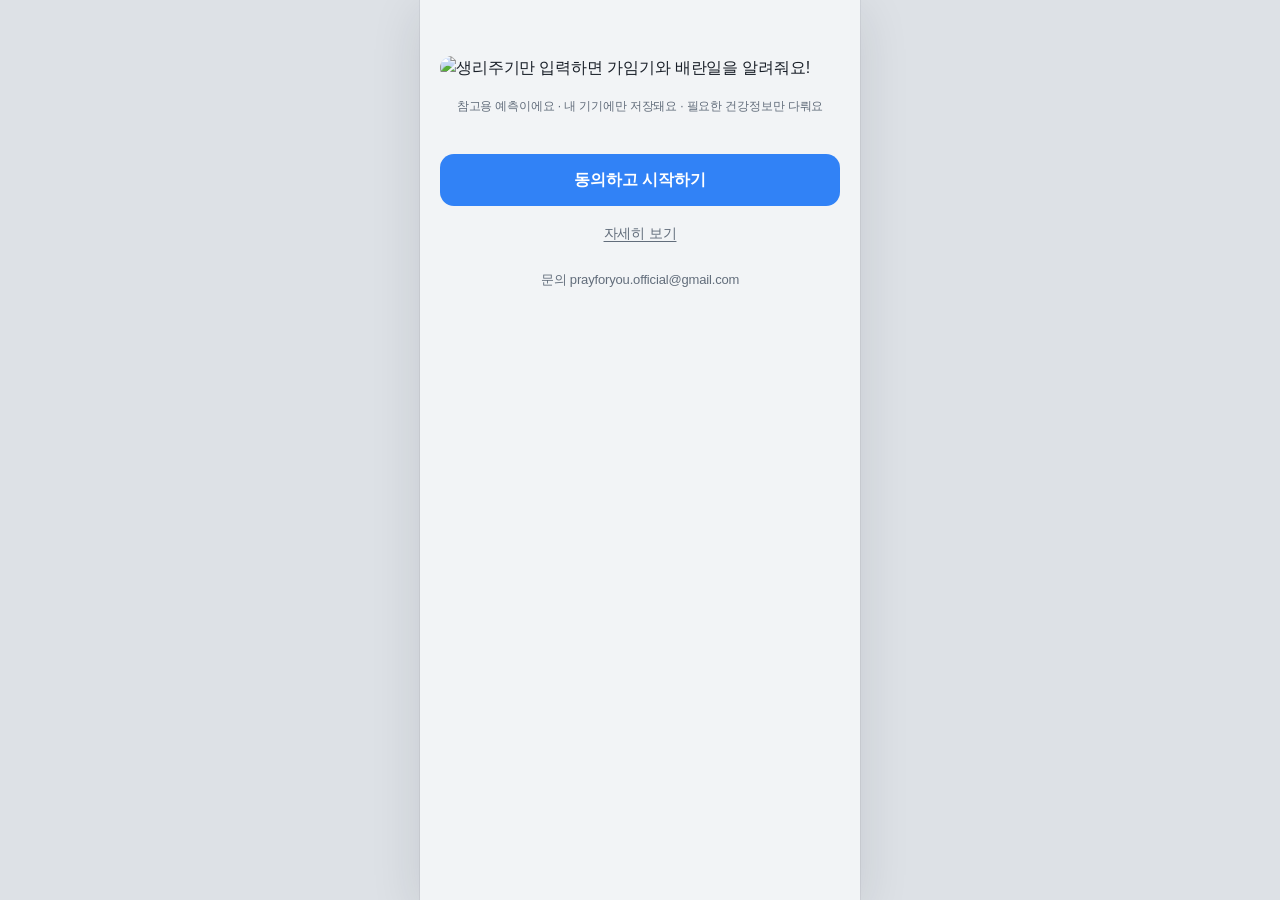
==== index.html @ 340dbacd "Update index.html" ====
<!doctype html>
<html lang="ko">
<head>
<meta charset="utf-8">
<meta name="viewport" content="width=device-width, initial-scale=1, viewport-fit=cover">
<meta http-equiv="Content-Security-Policy" content="default-src 'self' 'unsafe-inline' https://www.googletagmanager.com https://pagead2.googlesyndication.com https://googleads.g.doubleclick.net https://www.google-analytics.com https://tpc.googlesyndication.com; connect-src 'self' https://*.google-analytics.com https://*.analytics.google.com https://*.googletagmanager.com https://pagead2.googlesyndication.com https://googleads.g.doubleclick.net; img-src 'self' data: https:; style-src 'self' 'unsafe-inline';">
<meta name="referrer" content="no-referrer">
<meta name="color-scheme" content="light">
  <!-- URL 공유 썸네일(Open Graph) 설정 -->
<meta property="og:title" content="우리 아기 만나기 캘린더">
<meta property="og:description" content="가임기 측정은 기본! 남편에게 쉽게 공유해보세요">
<meta property="og:image" content="https://babyangel-pi.vercel.app/thumbnail.png">
<meta property="og:type" content="website">
<meta property="og:url" content="https://babyangel-pi.vercel.app">
<title>우리 아기 만나기 캘린더</title>
<!-- Google tag (gtag.js) -->
<script async src="https://www.googletagmanager.com/gtag/js?id=G-1WP62Y5F7M"></script>
<script>
  window.dataLayer = window.dataLayer || [];
  function gtag(){dataLayer.push(arguments);}
  gtag('js', new Date());
  /* page_location에서 해시(#s=...: 남편 공유 링크 데이터)를 제외해 건강정보가 GA로 전송되지 않게 함 */
  gtag('config', 'G-1WP62Y5F7M', { page_location: location.origin + location.pathname });
</script>
<!-- 구글 애드센스 코드 -->
<script async src="https://pagead2.googlesyndication.com/pagead/js/adsbygoogle.js?client=ca-pub-9419624407917113"
     crossorigin="anonymous"></script>
<link rel="stylesheet" href="./style.css">
</head>
<body>
<div id="app" class="app"></div>
<div id="toast" class="toast" popover="manual" role="status" aria-live="polite"></div>
<noscript><p style="padding:24px">이 서비스를 사용하려면 JavaScript가 필요해요.</p></noscript>
<script src="./app.js"></script>
</body>
</html>
---- style.css ----
:root {
  --ink: #191F28;
  --sub: #4E5968;
  --faint: #626D7B;
  --line: #E5E8EB;
  --bg: #F2F4F6;
  --card: #FFFFFF;
  --primary: #3182F6;
  --primary-d: #1B64DA;
  --primary-bg: #E8F3FF;
  --lv4: #D63B6D;
  --lv3: #F5A3BB;
  --lv2: #FBD5E0;
  --lv1-line: #E98BA8;
  --early-rec: #D9D2FB;
  --early-low: #F1EEFE;
  --early-line: #A898F0;
  --early-ink: #4B2FC0;
  --danger: #D22030;
  --danger-bg: #FFEBEE;
  --bleed: #FFE3CC;
  --bleed-line: #EE9A4F;
  --ok: #0B8F5B;
  --font: "Pretendard Variable", Pretendard, -apple-system, BlinkMacSystemFont, "Apple SD Gothic Neo", "Noto Sans KR", "Noto Sans CJK KR", "Malgun Gothic", "Segoe UI", sans-serif;
}

* { box-sizing: border-box; }
html { -webkit-text-size-adjust: 100%; }
body {
  margin: 0; background: #DDE1E6; color: var(--ink); font-family: var(--font);
  font-size: 16px; line-height: 1.5; letter-spacing: -0.01em; word-break: keep-all; overflow-wrap: break-word;
}
button, input { font: inherit; color: inherit; letter-spacing: inherit; }
button { cursor: pointer; }
h1, h2, h3, p { margin: 0; }

.app {
  max-width: 440px; margin: 0 auto; min-height: 100vh; background: var(--bg);
  position: relative; padding-bottom: env(safe-area-inset-bottom);
}
@media (min-width: 520px) { .app { box-shadow: 0 0 0 1px rgba(25,31,40,.06), 0 12px 48px rgba(25,31,40,.12); } }

:focus-visible { outline: 3px solid var(--ink); outline-offset: 2px; border-radius: 8px; }
.sr-only { position: absolute; width: 1px; height: 1px; overflow: hidden; clip: rect(0 0 0 0); white-space: nowrap; }

/* ---------- 공통 레이아웃 ---------- */
.screen { padding: 0 20px 56px; }
.top { height: 56px; display: flex; align-items: center; justify-content: space-between; margin: 0 -8px; padding: 0 8px; }
.top h1 { font-size: 17px; font-weight: 700; }
.icon-btn { width: 44px; height: 44px; border: 0; background: transparent; border-radius: 12px; display: grid; place-items: center; color: var(--ink); }
button.icon-btn:hover { background: rgba(25,31,40,.06); }
button.icon-btn[disabled] { opacity: .28; cursor: not-allowed; }
button.icon-btn[disabled]:hover { background: transparent; }
.spacer { width: 44px; height: 44px; flex: none; }
.icon-btn svg, .ico { width: 22px; height: 22px; fill: none; stroke: currentColor; stroke-width: 2; stroke-linecap: round; stroke-linejoin: round; }
.title { font-size: 24px; line-height: 1.35; font-weight: 700; margin: 8px 0 8px; letter-spacing: -0.02em; }
.lead { color: var(--sub); font-size: 15px; margin-bottom: 20px; }
.lead-lines { white-space: pre-line; line-height: 1.6; }
/* 안내 첫 화면 */
.hero-card { background: var(--primary-bg); border-radius: 24px; padding: 32px 24px 28px; margin-bottom: 16px; text-align: center; }
.hero-emoji { font-size: 48px; line-height: 1; margin-bottom: 10px; }
.hero-title { font-size: 22px; font-weight: 800; color: var(--ink); margin-bottom: 16px; }
.hero-line { font-size: 16px; color: var(--ink); line-height: 1.55; margin: 0 0 6px; }
.hero-main { font-size: 18px; font-weight: 700; color: var(--primary-d); margin-bottom: 10px; }
.consent-note { font-size: 12px; color: var(--faint); text-align: center; line-height: 1.8; margin-bottom: 20px; }
.card { background: var(--card); border-radius: 20px; padding: 20px; }
.card > * + * { margin-top: 10px; }
.stack > * + * { margin-top: 12px; }
.muted { color: var(--faint); font-size: 13px; }

/* ---------- 버튼 ---------- */
.btn {
  width: 100%; min-height: 52px; border: 0; border-radius: 14px; background: var(--primary); color: #fff;
  font-weight: 600; font-size: 16px; padding: 0 20px;
  display: inline-flex; align-items: center; justify-content: center; gap: 6px; white-space: nowrap;
}
.btn:hover { background: var(--primary-d); }
.btn.secondary { background: var(--primary-bg); color: var(--primary-d); }
.btn.secondary:hover { background: #D6E9FF; }
.btn.ghost { background: transparent; color: var(--sub); }
.btn.ghost:hover { background: rgba(25,31,40,.06); }
.btn.danger { background: var(--danger-bg); color: var(--danger); }
.btn.danger:hover { background: #FFD9DE; }
.btn[disabled] { background: var(--line); color: #8B95A1; cursor: not-allowed; }
.btn.small { min-height: 40px; width: auto; font-size: 14px; padding: 0 14px; border-radius: 10px; }
.footer-actions { position: sticky; bottom: 0; padding: 12px 0 calc(16px + env(safe-area-inset-bottom)); background: linear-gradient(to top, var(--bg) 70%, rgba(242,244,246,0)); display: grid; gap: 8px; margin-top: 24px; }
.link-btn { border: 0; background: none; color: var(--faint); text-decoration: underline; text-underline-offset: 3px; font-size: 14px; padding: 8px 4px; min-height: 40px; }

/* ---------- 안내 ---------- */
.info-row { display: flex; gap: 14px; padding: 14px 0; }
.info-row + .info-row { border-top: 1px solid var(--line); }
.info-row .badge { flex: none; width: 36px; height: 36px; border-radius: 12px; background: var(--primary-bg); color: var(--primary-d); display: grid; place-items: center; font-weight: 700; }
.info-row h3 { font-size: 16px; font-weight: 600; }
.info-row p { font-size: 14px; color: var(--sub); margin-top: 2px; }

/* ---------- 입력 ---------- */
.field { display: block; margin-bottom: 16px; }
.field > .label { display: block; font-size: 13px; color: var(--faint); margin-bottom: 6px; font-weight: 500; }
.field input[type="date"], .field input[type="text"], .text-input {
  width: 100%; height: 52px; border: 2px solid transparent; background: var(--card); border-radius: 14px; padding: 0 16px; font-size: 17px; font-weight: 500;
}
.field input:focus, .text-input:focus { outline: none; border-color: var(--primary); }
.period-group { margin-bottom: 4px; }
.group-label { font-size: 14px; font-weight: 700; margin: 4px 0 8px; }
.field-pair { display: grid; grid-template-columns: 1fr 1fr; gap: 10px; }
.field-pair .field { margin-bottom: 12px; }
.field-pair input[type="date"] { font-size: 15px; padding: 0 10px; }
.field-error { color: var(--danger); font-size: 14px; margin: -4px 0 12px; }
.field-warn { color: #8A5A00; background: #FFF6E0; border-radius: 12px; padding: 10px 12px; font-size: 14px; margin-bottom: 12px; }
.field-ok { color: var(--primary-d); font-size: 14px; margin: -4px 0 12px; font-weight: 500; }

/* ---------- 스위치 / 리스트 ---------- */
.list { background: var(--card); border-radius: 20px; padding: 4px 20px; }
.list-title { font-size: 13px; color: var(--faint); font-weight: 600; margin: 20px 4px 8px; }
.row { display: flex; align-items: center; gap: 12px; min-height: 60px; padding: 10px 0; }

.grow { flex: 1; min-width: 0; }
.row .name { font-size: 16px; font-weight: 500; overflow-wrap: anywhere; }
.row .desc { font-size: 13px; color: var(--faint); }
.row.is-off .name { color: var(--faint); }
.switch { flex: none; width: 51px; height: 31px; border-radius: 999px; border: 0; background: #D1D6DB; position: relative; transition: background .15s; padding: 0; }
.switch::after { content: ""; position: absolute; top: 2px; left: 2px; width: 27px; height: 27px; border-radius: 50%; background: #fff; box-shadow: 0 1px 3px rgba(0,0,0,.25); transition: transform .15s; }
.switch[aria-checked="true"] { background: var(--primary); }
.switch[disabled] { opacity: .4; cursor: not-allowed; }
.switch[aria-checked="true"]::after { transform: translateX(20px); }
.row-btn { width: 100%; text-align: left; background: none; border: 0; padding: 0; display: flex; align-items: center; gap: 12px; min-height: 60px; }
.row-btn .ico { color: var(--faint); flex: none; }
.list > .row-btn + .row-btn, .list > .row + .row, .list > .row-btn + .row, .list > .row + .row-btn { border-top: 1px solid var(--line); }
.mini-btns { display: flex; gap: 2px; }
.rank { flex: none; width: 28px; height: 28px; border-radius: 50%; background: var(--primary-bg); color: var(--primary-d); font-size: 14px; font-weight: 700; display: grid; place-items: center; }
.mini-btns .icon-btn { width: 36px; height: 36px; }
.add-row { display: flex; gap: 8px; margin-top: 12px; }
.add-row .text-input { height: 48px; font-size: 16px; }
.add-row .btn { width: auto; min-height: 48px; flex: none; padding: 0 16px; }

/* ---------- 홈 / 캘린더 ---------- */
.banner { border-radius: 14px; padding: 12px 14px; font-size: 14px; margin-bottom: 12px; display: flex; gap: 10px; align-items: center; justify-content: space-between; }
.banner.warn { background: #FFF6E0; color: #6F4700; }
.banner.preg { background: var(--early-low); color: var(--early-ink); }
.banner.err { background: var(--danger-bg); color: var(--danger); }
.banner button { flex: none; border: 0; background: rgba(255,255,255,.7); border-radius: 8px; padding: 6px 10px; font-size: 13px; font-weight: 600; color: inherit; min-height: 32px; }

.cal-card { background: var(--card); border-radius: 20px; padding: 14px 10px 12px; }
.cal-head { display: flex; align-items: center; justify-content: space-between; padding: 0 2px 6px; }
.cal-head .month { font-size: 17px; font-weight: 700; display: flex; align-items: center; gap: 8px; }
.today-btn { border: 0; background: var(--primary-bg); color: var(--primary-d); border-radius: 999px; padding: 4px 10px; font-size: 12px; font-weight: 600; min-height: 26px; }
.weekdays, .cal { display: grid; grid-template-columns: repeat(7, 1fr); }
.weekdays { margin: 2px 0 4px; }
.weekdays span { text-align: center; font-size: 12px; color: var(--faint); font-weight: 500; padding: 4px 0; }
.weekdays span:first-child { color: #C23A47; }
.cal { gap: 3px 3px; }
.cell-empty { height: 56px; }
.cell {
  position: relative; height: 56px; border-radius: 12px; border: 2px solid transparent; background: transparent; padding: 0;
  display: flex; justify-content: center; align-items: flex-start; font-size: 15px; font-weight: 500; color: var(--ink);
}
.cell .num { margin-top: 7px; min-width: 26px; height: 26px; display: inline-grid; place-items: center; border-radius: 999px; line-height: 1; }
.cell.is-today .num { background: var(--primary); color: #fff; font-weight: 700; }
.cell .ev { position: absolute; top: 2px; right: 3px; font-size: 10px; line-height: 1; color: var(--sub); font-weight: 700; }
.cell .dot { position: absolute; top: 5px; left: 5px; width: 6px; height: 6px; border-radius: 50%; background: var(--ink); }
.cell .heart { position: absolute; top: 2px; left: 4px; font-size: 11px; line-height: 1; color: var(--lv4); }
.cell .dot.second { left: 18px; top: 4px; }
.cell.lv-4 .heart { color: #fff; }
.cell .bar { 
  position: absolute !important; 
  left: 9px !important; 
  right: 9px !important; 
  bottom: 6px !important; 
  height: 4px !important; 
  min-height: 4px !important; 
  max-height: 4px !important; 
  border-radius: 4px !important; 
  background: rgba(25,31,40,.12) !important; 
  overflow: hidden !important; 
}
.cell .bar i { 
  display: block !important; 
  position: absolute !important;
  top: 0 !important;
  left: 0 !important;
  height: 4px !important; 
  min-height: 4px !important;
  max-height: 4px !important;
  width: calc(var(--p, 0) * 100%) !important; 
  background: var(--primary) !important; 
  border-radius: 4px !important; 
}
.cell.is-selected { box-shadow: inset 0 0 0 2px var(--primary); }
.cell.bleed { background: var(--bleed); }
.cell.bleed-pred { background: #fff; border: 2px dashed var(--bleed-line); }
.cell.lv-4 { background: var(--lv4); font-weight: 700; }
.cell.lv-3 { background: var(--lv3); font-weight: 600; }
.cell.lv-2 { background: var(--lv2); }
.cell.lv-1 { background: transparent; border: 2px solid transparent; }
.cell.early-rec { background: var(--early-rec); }
.cell.early-low { background: var(--early-low); border: 2px dashed var(--early-line); }
.cell.early-rec .ev, .cell.early-low .ev { color: var(--early-ink); }
.cell.uncertain { background: repeating-linear-gradient(135deg, #fff 0 4px, #FCE9EF 4px 8px); }
.cell[aria-disabled="true"] { opacity: .5; }

.legend { display: flex; flex-wrap: wrap; gap: 6px 12px; padding: 10px 6px 2px; font-size: 12px; color: var(--sub); }
.legend span { display: inline-flex; align-items: center; gap: 5px; }
.sw { width: 14px; height: 14px; border-radius: 4px; display: inline-block; flex: none; }
.sw.lv4 { background: var(--lv4); } .sw.lv3 { background: var(--lv3); } .sw.lv2 { background: var(--lv2); }
.sw.lv1 { background: #fff; border: 2px dashed var(--lv1-line); }
.sw.bd { background: var(--bleed); border: 2px solid var(--bleed-line); }
.sw.er { background: var(--early-rec); } .sw.el { background: var(--early-low); border: 2px dashed var(--early-line); }
.disclaimer { font-size: 12px; color: var(--faint); padding: 8px 6px 0; }

/* ---------- 선택일 패널 ---------- */
.panel { background: var(--card); border-radius: 20px; padding: 20px; margin-top: 12px; }
.panel-head { display: flex; align-items: flex-start; justify-content: space-between; gap: 8px; }
.panel-head h2 { font-size: 18px; font-weight: 700; display: flex; align-items: center; gap: 8px; flex-wrap: wrap; }
.tag { font-size: 12px; font-weight: 600; padding: 2px 8px; border-radius: 999px; background: var(--primary-bg); color: var(--primary-d); }
.status { font-size: 14px; color: var(--sub); margin-top: 2px; }
.guide { border-radius: 14px; padding: 14px 14px 14px 16px; margin-top: 14px; background: #F7F8FA; position: relative; }
.guide h3 { font-size: 15px; font-weight: 700; padding-right: 28px; }
.guide p { font-size: 14px; color: var(--sub); margin-top: 2px; }
.guide.tone-peak { background: #FFF0F4; }
.guide.tone-notice { background: var(--early-low); }
.guide.tone-care { background: #FFF6E0; }
.guide .x { position: absolute; top: 4px; right: 4px; width: 36px; height: 36px; }
.sec-title { display: flex; align-items: baseline; justify-content: space-between; margin: 20px 0 6px; }
.sec-title h3 { font-size: 15px; font-weight: 700; }
.sec-title .count { font-size: 14px; color: var(--primary-d); font-weight: 600; }
.sec-title .link-btn { padding: 0; min-height: 28px; }

.chk { width: 100%; display: flex; align-items: center; gap: 12px; min-height: 52px; padding: 6px 4px; border: 0; background: none; text-align: left; border-radius: 12px; }
.chk:hover { background: #F7F8FA; }
.chk .box { flex: none; width: 26px; height: 26px; border-radius: 50%; border: 2px solid #C5CBD2; display: grid; place-items: center; color: transparent; transition: background .12s, border-color .12s; }
.chk .box svg { width: 16px; height: 16px; stroke-width: 3; }
.chk[aria-checked="true"] .box { background: var(--primary); border-color: var(--primary); color: #fff; }
.chk .lbl { font-size: 16px; font-weight: 500; overflow-wrap: anywhere; }
.chk[aria-checked="true"] .lbl { color: var(--faint); }
.chk[aria-disabled="true"] { opacity: .5; cursor: not-allowed; }
.empty { background: #F7F8FA; border-radius: 14px; padding: 16px; text-align: center; }
.empty p { font-size: 14px; color: var(--sub); margin-bottom: 10px; }

.chips { display: flex; flex-wrap: wrap; gap: 8px; margin-top: 4px; }
.chip { min-height: 40px; padding: 0 14px; border-radius: 999px; border: 1.5px solid var(--line); background: #fff; font-size: 14px; font-weight: 600; color: var(--sub); }
.chip[aria-pressed="true"] { background: var(--primary-bg); border-color: var(--primary); color: var(--primary-d); }
.chip[disabled] { opacity: .5; cursor: not-allowed; }
.rec-label { font-size: 13px; color: var(--faint); margin: 14px 0 6px; font-weight: 500; }
.seg { display: grid; grid-template-columns: repeat(3, 1fr); gap: 4px; background: #F2F4F6; border-radius: 12px; padding: 4px; }
.seg button { min-height: 40px; border: 0; background: transparent; border-radius: 9px; font-size: 14px; font-weight: 600; color: var(--sub); }
.seg button[aria-checked="true"] { background: #fff; color: var(--ink); box-shadow: 0 1px 3px rgba(0,0,0,.15); }
.seg button[disabled] { opacity: .5; cursor: not-allowed; }
.note { font-size: 13px; color: var(--faint); margin-top: 8px; }

/* ---------- 가임기 곡선 ---------- */
.curve-wrap { margin-top: 18px; }
.curve-wrap .cap { font-size: 13px; color: var(--faint); font-weight: 500; margin-bottom: 8px; }
.curve { display: grid; grid-template-columns: repeat(7, 1fr); gap: 6px; align-items: end; height: 92px; }
.curve button { border: 0; background: none; padding: 0; height: 100%; display: flex; flex-direction: column; justify-content: flex-end; align-items: center; gap: 4px; border-radius: 10px; }
.curve .col { width: 100%; border-radius: 6px 6px 3px 3px; }
.curve .h4 { height: 100%; background: var(--lv4); }
.curve .h3 { height: 66%; background: var(--lv3); }
.curve .h2 { height: 44%; background: var(--lv2); }
.curve .h1 { height: 22%; background: #fff; border: 2px dashed var(--lv1-line); }
.curve .d { font-size: 11px; color: var(--sub); line-height: 1; padding-bottom: 2px; letter-spacing: -0.04em; white-space: nowrap; }
.curve button.on .d { color: var(--primary-d); font-weight: 700; }
.curve button.on { box-shadow: none; }
.curve .o { font-size: 10px; line-height: 1; color: var(--ink); font-weight: 700; height: 10px; }

/* ---------- 다이얼로그 / 시트 ---------- */
dialog { border: 0; padding: 0; color: var(--ink); font-family: var(--font); }
dialog::backdrop { background: rgba(25,31,40,.55); }
dialog.modal { width: min(360px, calc(100vw - 40px)); border-radius: 20px; background: #fff; max-height: 86vh; overflow: auto; }
.modal-in { padding: 24px 20px 16px; }
dialog.modal h2 { font-size: 19px; font-weight: 700; margin-bottom: 8px; }
dialog.modal .body { font-size: 15px; color: var(--sub); }
dialog.modal .body p + p { margin-top: 8px; }
dialog.modal .actions { display: grid; gap: 8px; margin-top: 20px; }
dialog.modal .actions.two { grid-template-columns: 1fr 1fr; }
dialog.modal .actions.two .btn { min-height: 46px; font-size: 14px; padding: 0 8px; }
.popup-head { display: flex; align-items: flex-start; gap: 8px; margin-bottom: 6px; }
.popup-head h2 { margin-bottom: 0; }
.popup-head .status { margin: 2px 0 0; }
.popup-count { margin-left: auto; margin-top: 3px; font-size: 15px; font-weight: 700; color: var(--primary-d); }
.popup-head .icon-btn { margin: -8px -10px 0 0; }
.popup-list { margin-top: 4px; max-height: 46vh; overflow: auto; }
dialog.sheet { width: 100%; max-width: 440px; margin: auto auto 0; border-radius: 24px 24px 0 0; background: #fff; max-height: 90vh; overflow: auto; }
.sheet-in { padding: 8px 20px 32px; }
.sheet-grab { width: 40px; height: 4px; background: var(--line); border-radius: 4px; margin: 4px auto 8px; }
.sheet-top { display: flex; justify-content: space-between; align-items: center; }
.sheet h2 { font-size: 20px; font-weight: 700; }
.explain { background: #F7F8FA; border-radius: 14px; padding: 14px; margin-top: 12px; font-size: 14px; color: var(--sub); }
.explain strong { color: var(--ink); }
.policy h3 { font-size: 15px; font-weight: 700; margin-top: 14px; color: var(--ink); }
.policy ul { margin: 6px 0 0; padding-left: 18px; }

.toast { position: fixed; inset: auto; left: 50%; bottom: 28px; margin: 0; border: 0; overflow: visible; width: max-content; transform: translate(-50%, 20px); max-width: min(400px, calc(100vw - 32px)); background: #333D4B; color: #fff; padding: 12px 18px; border-radius: 14px; font-size: 14px; opacity: 0; pointer-events: none; transition: opacity .18s, transform .18s; z-index: 1000; text-align: center; line-height: 1.45; }
.toast.show { opacity: 1; transform: translate(-50%, 0); }
.toast.error { background: var(--danger); }

@media (prefers-reduced-motion: reduce) { * { transition: none !important; animation: none !important; } }

/* 선택일 패널 제목 줄 + 요약 버튼 */
.panel-title-wrap { display: flex; align-items: center; justify-content: space-between; width: 100%; }
.panel-title-wrap h2 { margin: 0; }
.tag-today { margin-left: 6px; }
.panel-short-btn { color: var(--primary-d); font-weight: 700; font-size: 15px; padding: 0; border: none; background: none; cursor: pointer; }
/* 이메일 문의 */
.email-contact { text-align: center; margin-top: 8px; }
/* 첫 화면 이미지 */
.hero-img { width: 100%; height: auto; border-radius: 24px; margin-bottom: 16px; display: block; }

/* 공유(남편) 화면 타이틀 */
.share-head { padding: 20px 0 12px; }
.share-title { font-size: 21px; line-height: 1.45; font-weight: 700; letter-spacing: -0.02em; }
.highlight-name { color: #FF5A5F; font-weight: 700; }      /* 닉네임님 */
.highlight-partner { color: #3182F6; font-weight: 700; }   /* 남편님 */
.title-version { display: inline-block; font-size: 12px; color: #6B7684; font-weight: 400; white-space: nowrap; }

/* 홈 화면 상단 '남편에게 공유하기' 버튼 스타일 */
.share-link-btn {
  font-weight: 600;
  color: var(--primary);
  background: none;
  border: 0;
  cursor: pointer;
  padding: 0 4px;
  font-size: 17px; /* 👈 이 부분을 추가하거나 타이틀과 동일한 크기(예: 20px 등)로 지정해 주세요 */
}
.share-link-btn:hover {
  text-decoration: underline;
}
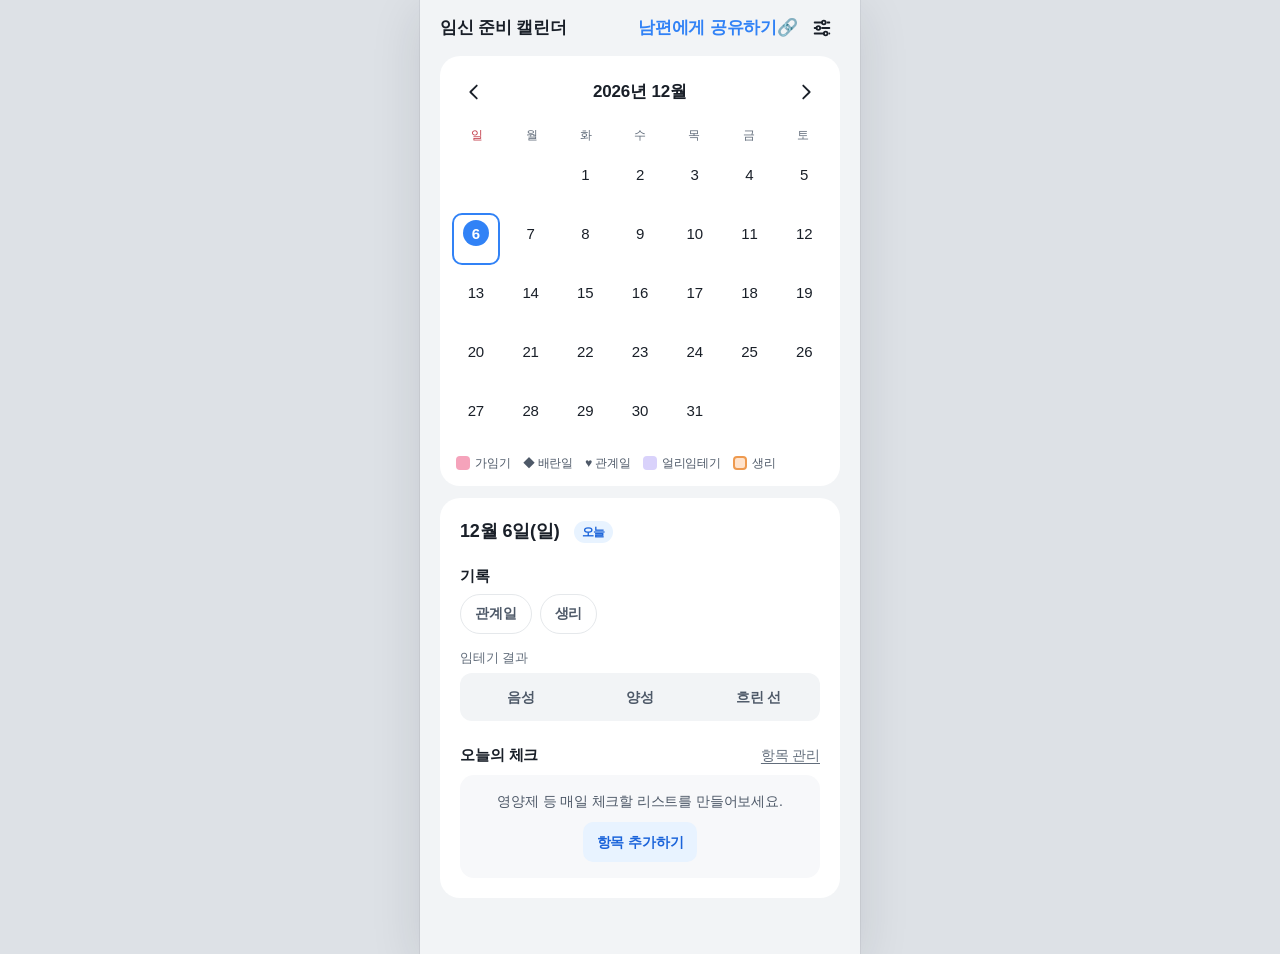
==== commit 989d09dc: "Update index.html" ====
--- a/index.html
+++ b/index.html
@@ -9,7 +9,7 @@
   <!-- URL 공유 썸네일(Open Graph) 설정 -->
 <meta property="og:title" content="우리 아기 만나기 캘린더">
 <meta property="og:description" content="가임기 측정은 기본! 남편에게 쉽게 공유해보세요">
-<meta property="og:image" content="https://babyangel-pi.vercel.app/thumbnail.png">
+<meta property="og:image" content="https://babyangel-pi.vercel.app/thumbnai5.png">
 <meta property="og:type" content="website">
 <meta property="og:url" content="https://babyangel-pi.vercel.app">
 <title>우리 아기 만나기 캘린더</title>
--- a/style.css
+++ b/style.css
@@ -268,7 +268,7 @@
 dialog.modal { width: min(360px, calc(100vw - 40px)); border-radius: 20px; background: #fff; max-height: 86vh; overflow: auto; }
 .modal-in { padding: 24px 20px 16px; }
 dialog.modal h2 { font-size: 19px; font-weight: 700; margin-bottom: 8px; }
-dialog.modal .body { font-size: 15px; color: var(--sub); }
+dialog.modal .body { font-size: 15px; color: var(--sub); line-height: 1.6; }
 dialog.modal .body p + p { margin-top: 8px; }
 dialog.modal .actions { display: grid; gap: 8px; margin-top: 20px; }
 dialog.modal .actions.two { grid-template-columns: 1fr 1fr; }
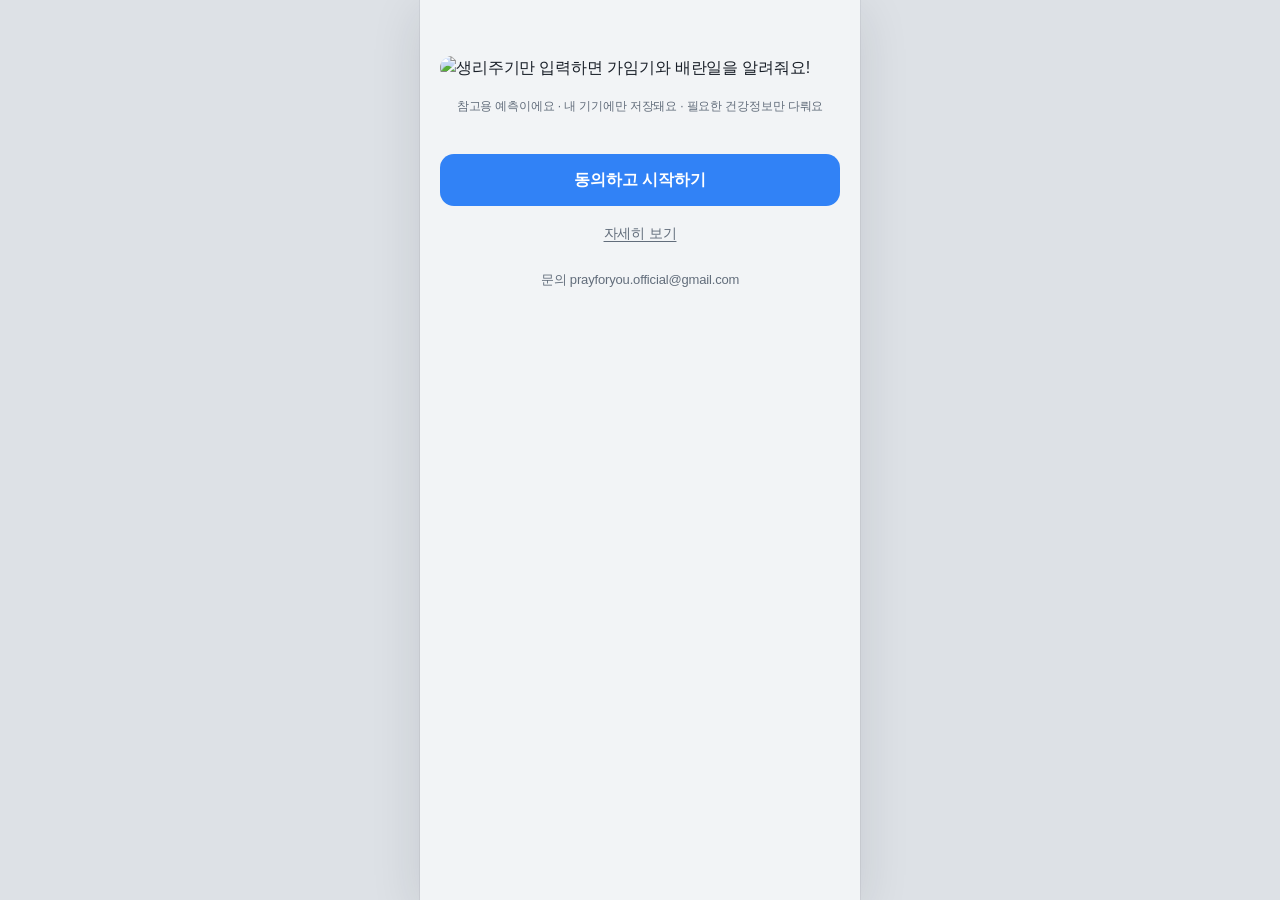
==== commit 216d2006: "Update index.html" ====
--- a/index.html
+++ b/index.html
@@ -9,10 +9,17 @@
   <!-- URL 공유 썸네일(Open Graph) 설정 -->
 <meta property="og:title" content="우리 아기 만나기 캘린더">
 <meta property="og:description" content="가임기 측정은 기본! 남편에게 쉽게 공유해보세요">
-<meta property="og:image" content="https://babyangel-pi.vercel.app/thumbnai5.png">
+<meta property="og:image" content="https://babyangel-pi.vercel.app/ogimage.png">
 <meta property="og:type" content="website">
 <meta property="og:url" content="https://babyangel-pi.vercel.app">
 <title>우리 아기 만나기 캘린더</title>
+<!-- Google Tag Manager -->
+<script>(function(w,d,s,l,i){w[l]=w[l]||[];w[l].push({'gtm.start':
+new Date().getTime(),event:'gtm.js'});var f=d.getElementsByTagName(s)[0],
+j=d.createElement(s),dl=l!='dataLayer'?'&l='+l:'';j.async=true;j.src=
+'https://www.googletagmanager.com/gtm.js?id='+i+dl;f.parentNode.insertBefore(j,f);
+})(window,document,'script','dataLayer','GTM-5N6DHBMK');</script>
+<!-- End Google Tag Manager -->
 <!-- Google tag (gtag.js) -->
 <script async src="https://www.googletagmanager.com/gtag/js?id=G-1WP62Y5F7M"></script>
 <script>
@@ -22,12 +29,17 @@
   /* page_location에서 해시(#s=...: 남편 공유 링크 데이터)를 제외해 건강정보가 GA로 전송되지 않게 함 */
   gtag('config', 'G-1WP62Y5F7M', { page_location: location.origin + location.pathname });
 </script>
+
 <!-- 구글 애드센스 코드 -->
 <script async src="https://pagead2.googlesyndication.com/pagead/js/adsbygoogle.js?client=ca-pub-9419624407917113"
      crossorigin="anonymous"></script>
 <link rel="stylesheet" href="./style.css">
 </head>
 <body>
+<!-- Google Tag Manager (noscript) -->
+<noscript><iframe src="https://www.googletagmanager.com/ns.html?id=GTM-5N6DHBMK"
+height="0" width="0" style="display:none;visibility:hidden"></iframe></noscript>
+<!-- End Google Tag Manager (noscript) -->
 <div id="app" class="app"></div>
 <div id="toast" class="toast" popover="manual" role="status" aria-live="polite"></div>
 <noscript><p style="padding:24px">이 서비스를 사용하려면 JavaScript가 필요해요.</p></noscript>
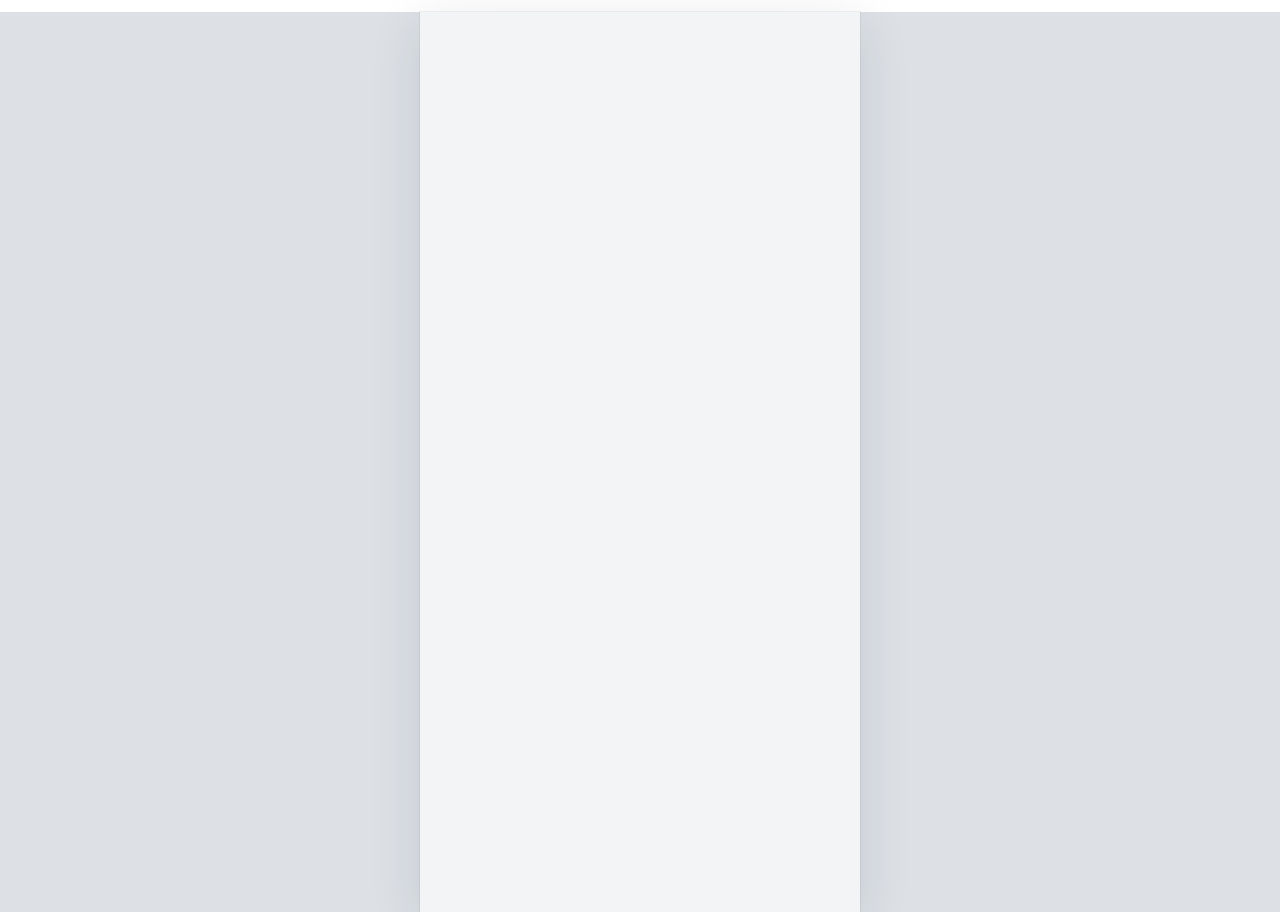
==== commit d9c984fc: "Update index.html" ====
--- a/index.html
+++ b/index.html
@@ -3,7 +3,7 @@
 <head>
 <meta charset="utf-8">
 <meta name="viewport" content="width=device-width, initial-scale=1, viewport-fit=cover">
-<meta http-equiv="Content-Security-Policy" content="default-src 'self' 'unsafe-inline' https://www.googletagmanager.com https://pagead2.googlesyndication.com https://googleads.g.doubleclick.net https://www.google-analytics.com https://tpc.googlesyndication.com; connect-src 'self' https://*.google-analytics.com https://*.analytics.google.com https://*.googletagmanager.com https://pagead2.googlesyndication.com https://googleads.g.doubleclick.net; img-src 'self' data: https:; style-src 'self' 'unsafe-inline';">
+<meta http-equiv="Content-Security-Policy" content="default-src 'self' 'unsafe-inline' https://www.googletagmanager.com https://pagead2.googlesyndication.com https://googleads.g.doubleclick.net https://www.google-analytics.com https://tpc.googlesyndication.com https://ads-partners.coupang.com; connect-src 'self' https://*.google-analytics.com https://*.analytics.google.com https://*.googletagmanager.com https://pagead2.googlesyndication.com https://googleads.g.doubleclick.net https://ads-partners.coupang.com; img-src 'self' data: https:; style-src 'self' 'unsafe-inline';">
 <meta name="referrer" content="no-referrer">
 <meta name="color-scheme" content="light">
   <!-- URL 공유 썸네일(Open Graph) 설정 -->
@@ -40,6 +40,15 @@
 <noscript><iframe src="https://www.googletagmanager.com/ns.html?id=GTM-5N6DHBMK"
 height="0" width="0" style="display:none;visibility:hidden"></iframe></noscript>
 <!-- End Google Tag Manager (noscript) -->
+
+<!-- 👇 모든 페이지 최상단에 고정으로 노출될 쿠팡 파트너스 배너 영역 -->
+<div style="text-align: center; background: #fff; padding: 6px 0; overflow: hidden;">
+  <script src="https://ads-partners.coupang.com/g.js"></script>
+  <script>
+    new PartnersCoupang.G({"id":1043701,"template":"carousel","trackingCode":"AF7832204","subId":"MMHHKK111","width":"680","height":"140","tsource":""});
+  </script>
+</div>
+
 <div id="app" class="app"></div>
 <div id="toast" class="toast" popover="manual" role="status" aria-live="polite"></div>
 <noscript><p style="padding:24px">이 서비스를 사용하려면 JavaScript가 필요해요.</p></noscript>
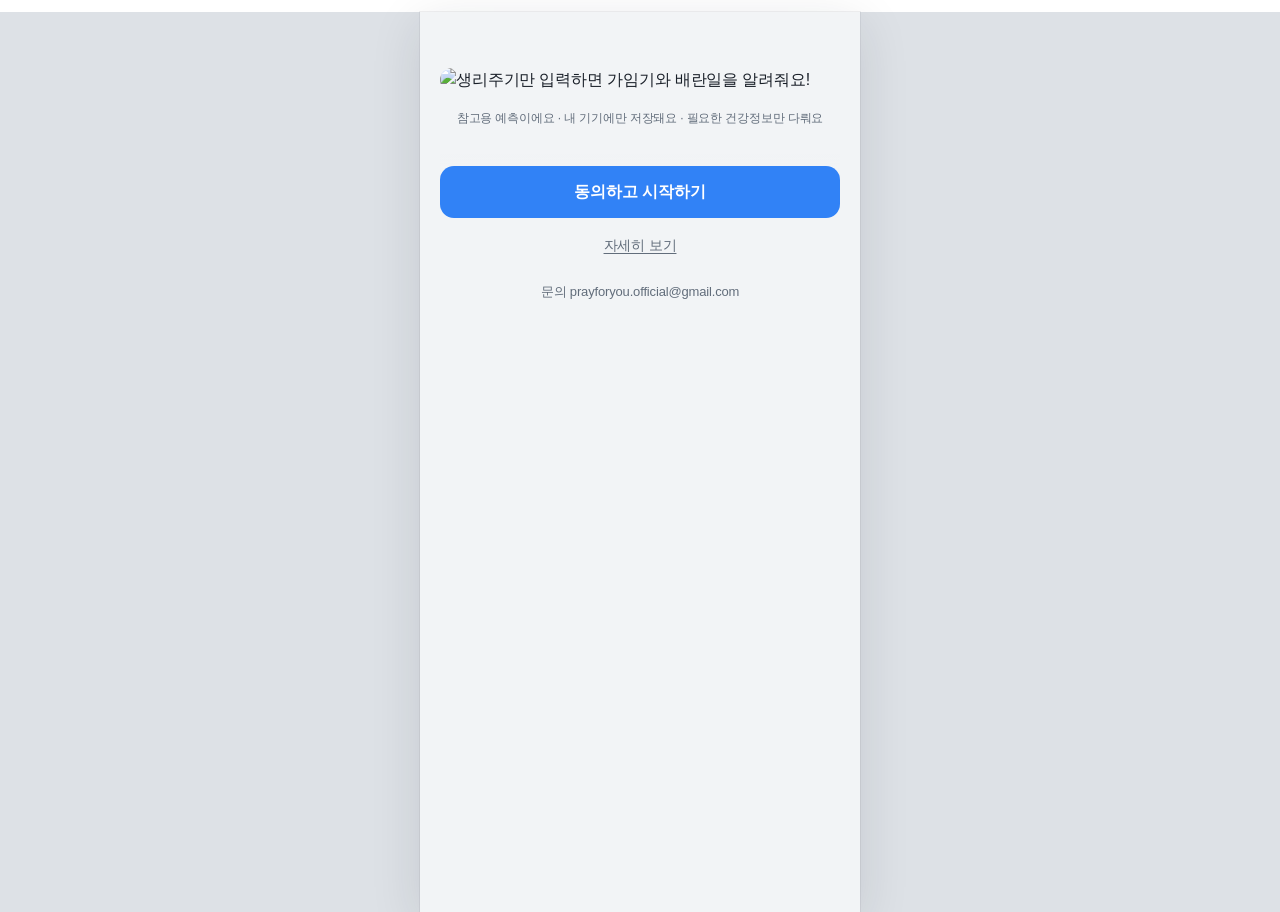
==== commit ffad0091: "Update index.html" ====
--- a/index.html
+++ b/index.html
@@ -3,7 +3,7 @@
 <head>
 <meta charset="utf-8">
 <meta name="viewport" content="width=device-width, initial-scale=1, viewport-fit=cover">
-<meta http-equiv="Content-Security-Policy" content="default-src 'self' 'unsafe-inline' https://www.googletagmanager.com https://pagead2.googlesyndication.com https://googleads.g.doubleclick.net https://www.google-analytics.com https://tpc.googlesyndication.com https://ads-partners.coupang.com; connect-src 'self' https://*.google-analytics.com https://*.analytics.google.com https://*.googletagmanager.com https://pagead2.googlesyndication.com https://googleads.g.doubleclick.net https://ads-partners.coupang.com; img-src 'self' data: https:; style-src 'self' 'unsafe-inline';">
+<meta http-equiv="Content-Security-Policy" content="default-src 'self' 'unsafe-inline' https://www.googletagmanager.com https://pagead2.googlesyndication.com https://googleads.g.doubleclick.net https://www.google-analytics.com https://tpc.googlesyndication.com https://ads-partners.coupang.com https://*.coupangcdn.com; script-src 'self' 'unsafe-inline' https://ads-partners.coupang.com https://*.coupangcdn.com https://pagead2.googlesyndication.com https://googlesyndication.com; script-src-elem 'self' 'unsafe-inline' https://ads-partners.coupang.com https://*.coupangcdn.com https://pagead2.googlesyndication.com; connect-src 'self' https://*.google-analytics.com https://*.analytics.google.com https://*.googletagmanager.com https://pagead2.googlesyndication.com https://googleads.g.doubleclick.net https://ads-partners.coupang.com https://*.adtrafficquality.google; img-src 'self' data: https:;">
 <meta name="referrer" content="no-referrer">
 <meta name="color-scheme" content="light">
   <!-- URL 공유 썸네일(Open Graph) 설정 -->
@@ -13,6 +13,7 @@
 <meta property="og:type" content="website">
 <meta property="og:url" content="https://babyangel-pi.vercel.app">
 <title>우리 아기 만나기 캘린더</title>
+
 <!-- Google Tag Manager -->
 <script>(function(w,d,s,l,i){w[l]=w[l]||[];w[l].push({'gtm.start':
 new Date().getTime(),event:'gtm.js'});var f=d.getElementsByTagName(s)[0],
@@ -20,38 +21,41 @@
 'https://www.googletagmanager.com/gtm.js?id='+i+dl;f.parentNode.insertBefore(j,f);
 })(window,document,'script','dataLayer','GTM-5N6DHBMK');</script>
 <!-- End Google Tag Manager -->
+
 <!-- Google tag (gtag.js) -->
 <script async src="https://www.googletagmanager.com/gtag/js?id=G-1WP62Y5F7M"></script>
 <script>
   window.dataLayer = window.dataLayer || [];
   function gtag(){dataLayer.push(arguments);}
   gtag('js', new Date());
-  /* page_location에서 해시(#s=...: 남편 공유 링크 데이터)를 제외해 건강정보가 GA로 전송되지 않게 함 */
   gtag('config', 'G-1WP62Y5F7M', { page_location: location.origin + location.pathname });
 </script>
 
-<!-- 구글 애드센스 코드 -->
-<script async src="https://pagead2.googlesyndication.com/pagead/js/adsbygoogle.js?client=ca-pub-9419624407917113"
-     crossorigin="anonymous"></script>
+<!-- 구글 애드센스 스크립트 -->
+<script async src="https://pagead2.googlesyndication.com/pagead/js/adsbygoogle.js?client=ca-pub-9419624407917113" crossorigin="anonymous"></script>
+
 <link rel="stylesheet" href="./style.css">
 </head>
 <body>
 <!-- Google Tag Manager (noscript) -->
-<noscript><iframe src="https://www.googletagmanager.com/ns.html?id=GTM-5N6DHBMK"
-height="0" width="0" style="display:none;visibility:hidden"></iframe></noscript>
+<noscript><iframe src="https://www.googletagmanager.com/ns.html?id=GTM-5N6DHBMK" height="0" width="0" style="display:none;visibility:hidden"></iframe></noscript>
 <!-- End Google Tag Manager (noscript) -->
 
-<!-- 👇 모든 페이지 최상단에 고정으로 노출될 쿠팡 파트너스 배너 영역 -->
-<div style="text-align: center; background: #fff; padding: 6px 0; overflow: hidden;">
+<!-- 1. 최상단 쿠팡 배너 영역 -->
+<div style="text-align: center; background: #fff; padding: 6px 0; overflow: hidden; width: 100%;">
   <script src="https://ads-partners.coupang.com/g.js"></script>
   <script>
-    new PartnersCoupang.G({"id":1043701,"template":"carousel","trackingCode":"AF7832204","subId":"MMHHKK111","width":"680","height":"140","tsource":""});
+    new PartnersCoupang.G({"id":1043701,"template":"carousel","trackingCode":"AF7832204","subId":"MMHHKK111","width":"680","height":"100","tsource":""});
   </script>
 </div>
+  
+<!-- 2. 내 캘린더 웹앱이 그려지는 실제 공간 -->
+<div id="app" class="app"></div>
 
-<div id="app" class="app"></div>
 <div id="toast" class="toast" popover="manual" role="status" aria-live="polite"></div>
 <noscript><p style="padding:24px">이 서비스를 사용하려면 JavaScript가 필요해요.</p></noscript>
+
+<!-- 3. 핵심 자바스크립트 파일 -->
 <script src="./app.js"></script>
 </body>
 </html>
